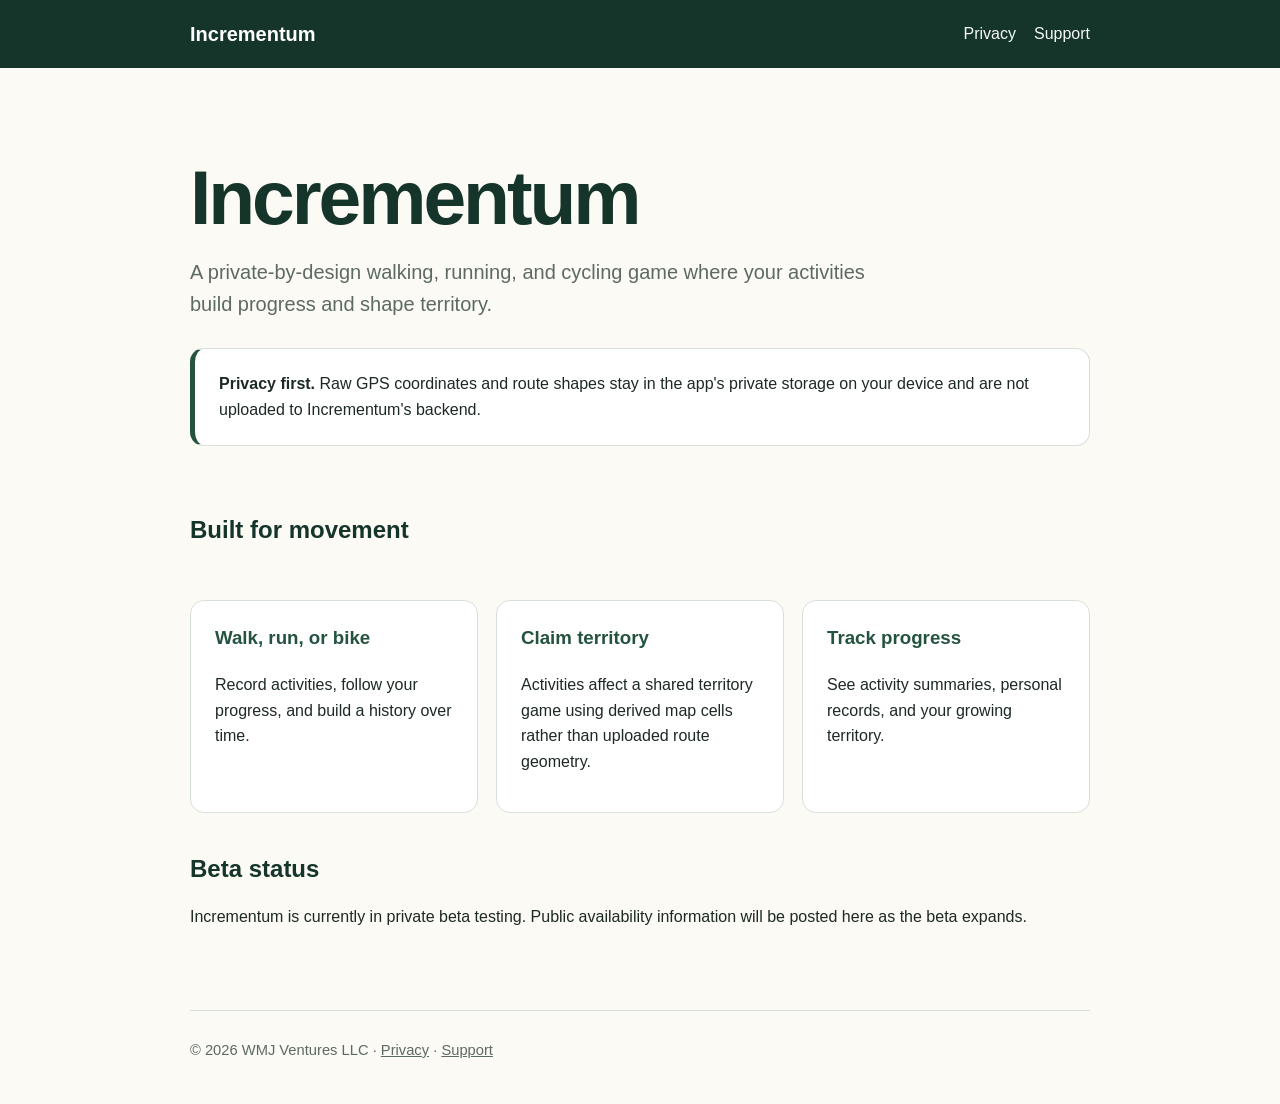
==== index.html @ 20c4c933 "Add files via upload" ====
<!doctype html>
<html lang="en">
<head>
  <meta charset="utf-8">
  <meta name="viewport" content="width=device-width, initial-scale=1">
  <title>Incrementum</title>
  <meta name="description" content="Incrementum is a private-by-design walking, running, and cycling territory game.">
  <link rel="stylesheet" href="styles.css">
</head>
<body>
<header>
  <nav class="nav">
    <a class="brand" href="index.html">Incrementum</a>
    <div class="nav-links">
      <a href="privacy.html">Privacy</a>
      <a href="support.html">Support</a>
    </div>
  </nav>
</header>

<main>
  <section class="hero">
    <h1>Incrementum</h1>
    <p class="lede">A private-by-design walking, running, and cycling game where your activities build progress and shape territory.</p>
    <div class="promise">
      <strong>Privacy first.</strong> Raw GPS coordinates and route shapes stay in the app's private storage on your device and are not uploaded to Incrementum's backend.
    </div>
  </section>

  <section>
    <h2>Built for movement</h2>
    <div class="grid">
      <div class="card">
        <h3>Walk, run, or bike</h3>
        <p>Record activities, follow your progress, and build a history over time.</p>
      </div>
      <div class="card">
        <h3>Claim territory</h3>
        <p>Activities affect a shared territory game using derived map cells rather than uploaded route geometry.</p>
      </div>
      <div class="card">
        <h3>Track progress</h3>
        <p>See activity summaries, personal records, and your growing territory.</p>
      </div>
    </div>
  </section>

  <section>
    <h2>Beta status</h2>
    <p>Incrementum is currently in private beta testing. Public availability information will be posted here as the beta expands.</p>
  </section>
</main>
<footer>
  <div>© 2026 WMJ Ventures LLC · <a href="privacy.html">Privacy</a> · <a href="support.html">Support</a></div>
</footer>

</body>
</html>
---- styles.css ----
:root {
  color-scheme: light;
  --green-950: #15352a;
  --green-800: #24533f;
  --cream: #fbfaf5;
  --ink: #1d2923;
  --muted: #5c6a63;
  --border: #d7e0da;
  --blue: #176fa3;
}
* { box-sizing: border-box; }
body {
  margin: 0;
  font-family: -apple-system, BlinkMacSystemFont, "Segoe UI", sans-serif;
  background: var(--cream);
  color: var(--ink);
  line-height: 1.6;
}
a { color: var(--blue); }
header { background: var(--green-950); color: white; }
.nav, main, footer {
  width: min(900px, calc(100% - 40px));
  margin: 0 auto;
}
.nav {
  min-height: 68px;
  display: flex;
  align-items: center;
  justify-content: space-between;
  gap: 24px;
}
.brand {
  color: white;
  font-size: 1.25rem;
  font-weight: 750;
  text-decoration: none;
}
.nav-links { display: flex; flex-wrap: wrap; gap: 18px; }
.nav-links a { color: #f5f8f6; text-decoration: none; }
main { padding: 56px 0 64px; }
.hero { padding: 34px 0 28px; }
h1 {
  margin: 0 0 16px;
  color: var(--green-950);
  font-size: clamp(2.3rem, 7vw, 4.8rem);
  line-height: 1.02;
  letter-spacing: -0.04em;
}
h2 { margin-top: 42px; color: var(--green-950); line-height: 1.2; }
h3 { color: var(--green-800); }
.lede { max-width: 720px; font-size: 1.25rem; color: var(--muted); }
.promise, .card {
  margin-top: 28px;
  padding: 22px 24px;
  border: 1px solid var(--border);
  border-radius: 14px;
  background: white;
}
.promise { border-left: 5px solid var(--green-800); }
.grid {
  display: grid;
  grid-template-columns: repeat(auto-fit, minmax(220px, 1fr));
  gap: 18px;
  margin-top: 28px;
}
.card h3 { margin-top: 0; }
ul, ol { padding-left: 1.35rem; }
footer {
  padding: 28px 0 42px;
  border-top: 1px solid var(--border);
  color: var(--muted);
  font-size: 0.92rem;
}
footer a { color: inherit; }
.meta { color: var(--muted); font-size: 0.95rem; }
@media (max-width: 640px) {
  .nav { align-items: flex-start; flex-direction: column; padding: 18px 0; }
  main { padding-top: 32px; }
}
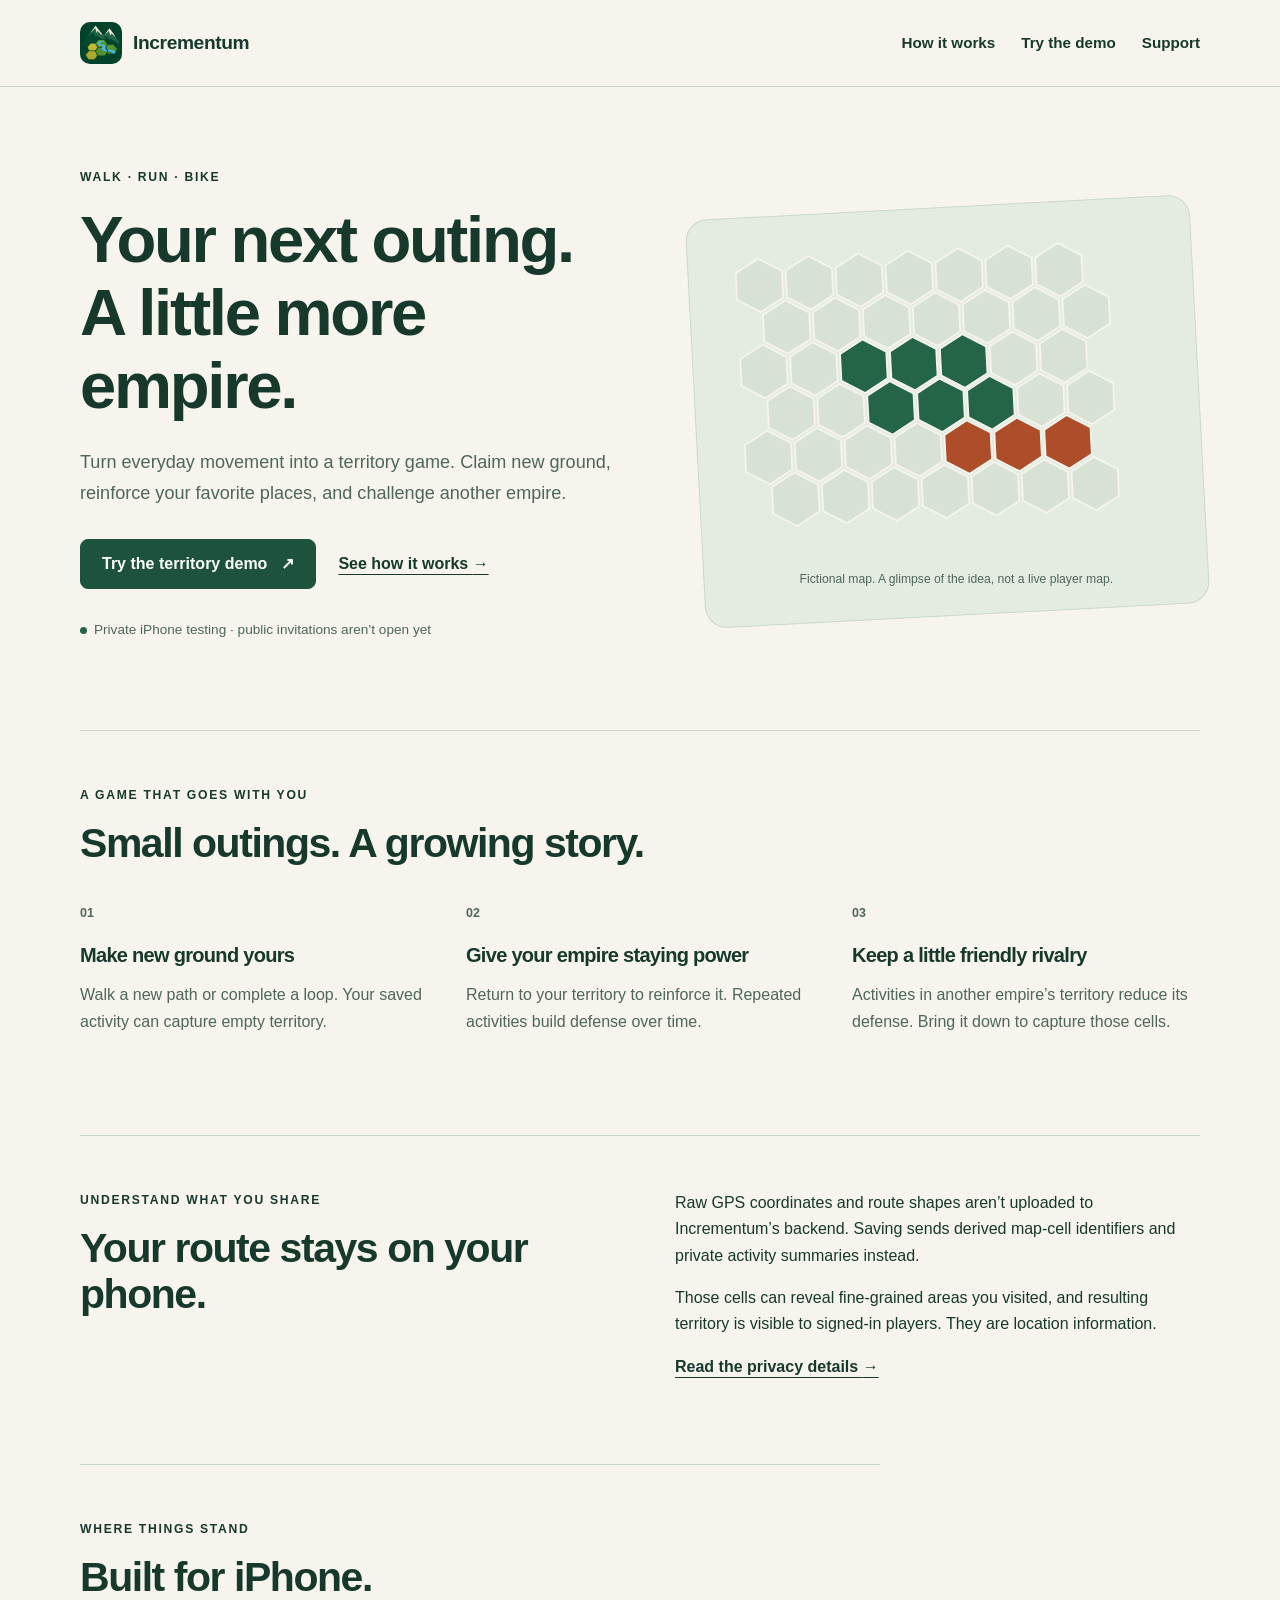
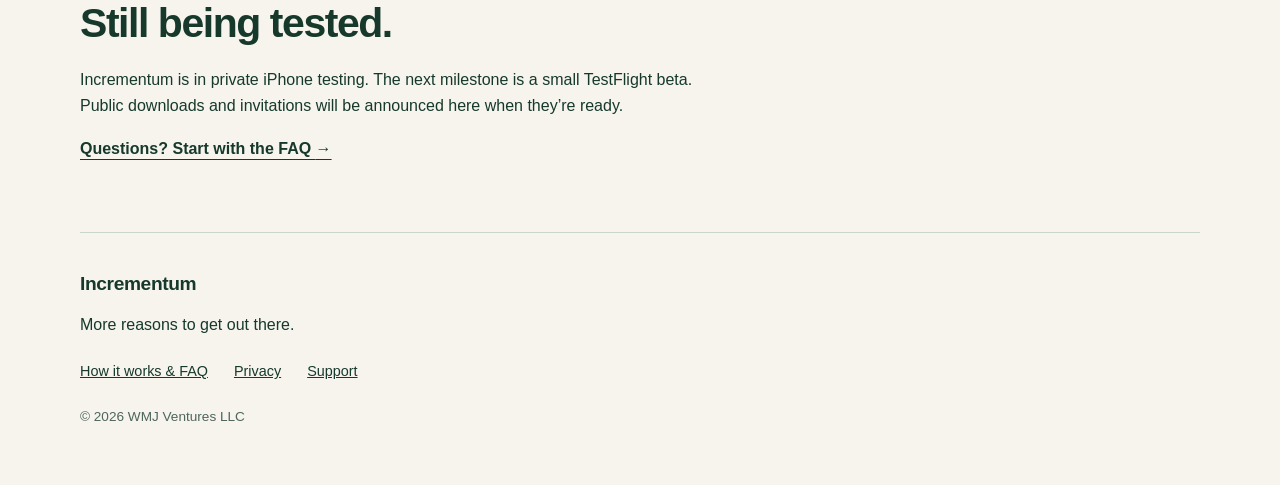
==== commit 4718fb0e: "Publish Incrementum website, territory demo, and account pages" ====
--- a/index.html
+++ b/index.html
@@ -1,58 +1,74 @@
 <!doctype html>
-<html lang="en">
-<head>
-  <meta charset="utf-8">
-  <meta name="viewport" content="width=device-width, initial-scale=1">
-  <title>Incrementum</title>
-  <meta name="description" content="Incrementum is a private-by-design walking, running, and cycling territory game.">
-  <link rel="stylesheet" href="styles.css">
-</head>
-<body>
-<header>
-  <nav class="nav">
-    <a class="brand" href="index.html">Incrementum</a>
-    <div class="nav-links">
-      <a href="privacy.html">Privacy</a>
-      <a href="support.html">Support</a>
-    </div>
-  </nav>
-</header>
-
-<main>
-  <section class="hero">
-    <h1>Incrementum</h1>
-    <p class="lede">A private-by-design walking, running, and cycling game where your activities build progress and shape territory.</p>
-    <div class="promise">
-      <strong>Privacy first.</strong> Raw GPS coordinates and route shapes stay in the app's private storage on your device and are not uploaded to Incrementum's backend.
-    </div>
-  </section>
-
-  <section>
-    <h2>Built for movement</h2>
-    <div class="grid">
-      <div class="card">
-        <h3>Walk, run, or bike</h3>
-        <p>Record activities, follow your progress, and build a history over time.</p>
-      </div>
-      <div class="card">
-        <h3>Claim territory</h3>
-        <p>Activities affect a shared territory game using derived map cells rather than uploaded route geometry.</p>
-      </div>
-      <div class="card">
-        <h3>Track progress</h3>
-        <p>See activity summaries, personal records, and your growing territory.</p>
-      </div>
-    </div>
-  </section>
-
-  <section>
-    <h2>Beta status</h2>
-    <p>Incrementum is currently in private beta testing. Public availability information will be posted here as the beta expands.</p>
-  </section>
+<html lang="en"><head>
+<meta charset="utf-8">
+<meta name="viewport" content="width=device-width, initial-scale=1">
+<title>Incrementum — turn movement into territory</title>
+<meta name="description" content="Turn walks, runs and bike rides into territory. Explore Incrementum's game, try a fictional-map demo and follow private iPhone beta progress.">
+<link rel="canonical" href="https://incrementumapp.com/">
+<link rel="icon" type="image/png" href="/assets/incrementum-icon.png">
+<meta property="og:type" content="website">
+<meta property="og:site_name" content="Incrementum">
+<meta property="og:title" content="Incrementum — turn movement into territory">
+<meta property="og:description" content="Turn walks, runs and bike rides into territory. Explore Incrementum's game, try a fictional-map demo and follow private iPhone beta progress.">
+<meta property="og:url" content="https://incrementumapp.com/">
+<meta property="og:image" content="https://incrementumapp.com/assets/incrementum-share.png">
+<meta property="og:image:type" content="image/png">
+<meta property="og:image:width" content="1200">
+<meta property="og:image:height" content="630">
+<meta property="og:image:alt" content="Incrementum territory game illustrated on a fictional hex map.">
+<meta name="twitter:card" content="summary_large_image">
+<meta name="twitter:image:alt" content="Incrementum territory game illustrated on a fictional hex map.">
+<link rel="stylesheet" href="/site.css">
+</head><body>
+<a class="skip" href="#main">Skip to content</a>
+<header class="site-header"><nav class="site-nav" aria-label="Main navigation"><a class="wordmark" href="/"><img src="/assets/incrementum-icon.png" width="42" height="42" alt="">Incrementum</a><div class="nav-links"><a href="/how-it-works">How it works</a><a href="/demo">Try the demo</a><a href="/support.html">Support</a></div></nav></header>
+<main id="main" tabindex="-1">
+<section class="hero"><div class="hero-copy"><p class="eyebrow">WALK · RUN · BIKE</p><h1>Your next outing.<br>A little more empire.</h1><p class="lede">Turn everyday movement into a territory game. Claim new ground, reinforce your favorite places, and challenge another empire.</p><div class="actions"><a class="button" href="/demo">Try the territory demo <span aria-hidden="true">↗</span></a><a class="text-link" href="/how-it-works">See how it works <span aria-hidden="true">→</span></a></div><p class="beta-label"><span class="status-dot" aria-hidden="true"></span>Private iPhone testing · public invitations aren’t open yet</p></div><figure class="hero-map"><svg viewBox="0 0 560 400" role="img" aria-labelledby="map-title map-desc"><title id="map-title">An illustration of two empires</title><desc id="map-desc">Green and orange territory on a fictional hex map. No real locations or players are shown.</desc><polygon points="96.8,44.5 96.8,75.5 70.0,91.0 43.2,75.5 43.2,44.5 70.0,29.0" class="map-empty"/>
+<polygon points="154.8,44.5 154.8,75.5 128.0,91.0 101.2,75.5 101.2,44.5 128.0,29.0" class="map-empty"/>
+<polygon points="212.8,44.5 212.8,75.5 186.0,91.0 159.2,75.5 159.2,44.5 186.0,29.0" class="map-empty"/>
+<polygon points="270.8,44.5 270.8,75.5 244.0,91.0 217.2,75.5 217.2,44.5 244.0,29.0" class="map-empty"/>
+<polygon points="328.8,44.5 328.8,75.5 302.0,91.0 275.2,75.5 275.2,44.5 302.0,29.0" class="map-empty"/>
+<polygon points="386.8,44.5 386.8,75.5 360.0,91.0 333.2,75.5 333.2,44.5 360.0,29.0" class="map-empty"/>
+<polygon points="444.8,44.5 444.8,75.5 418.0,91.0 391.2,75.5 391.2,44.5 418.0,29.0" class="map-empty"/>
+<polygon points="125.8,94.5 125.8,125.5 99.0,141.0 72.2,125.5 72.2,94.5 99.0,79.0" class="map-empty"/>
+<polygon points="183.8,94.5 183.8,125.5 157.0,141.0 130.2,125.5 130.2,94.5 157.0,79.0" class="map-empty"/>
+<polygon points="241.8,94.5 241.8,125.5 215.0,141.0 188.2,125.5 188.2,94.5 215.0,79.0" class="map-empty"/>
+<polygon points="299.8,94.5 299.8,125.5 273.0,141.0 246.2,125.5 246.2,94.5 273.0,79.0" class="map-empty"/>
+<polygon points="357.8,94.5 357.8,125.5 331.0,141.0 304.2,125.5 304.2,94.5 331.0,79.0" class="map-empty"/>
+<polygon points="415.8,94.5 415.8,125.5 389.0,141.0 362.2,125.5 362.2,94.5 389.0,79.0" class="map-empty"/>
+<polygon points="473.8,94.5 473.8,125.5 447.0,141.0 420.2,125.5 420.2,94.5 447.0,79.0" class="map-empty"/>
+<polygon points="96.8,144.5 96.8,175.5 70.0,191.0 43.2,175.5 43.2,144.5 70.0,129.0" class="map-empty"/>
+<polygon points="154.8,144.5 154.8,175.5 128.0,191.0 101.2,175.5 101.2,144.5 128.0,129.0" class="map-empty"/>
+<polygon points="212.8,144.5 212.8,175.5 186.0,191.0 159.2,175.5 159.2,144.5 186.0,129.0" class="map-own"/>
+<polygon points="270.8,144.5 270.8,175.5 244.0,191.0 217.2,175.5 217.2,144.5 244.0,129.0" class="map-own"/>
+<polygon points="328.8,144.5 328.8,175.5 302.0,191.0 275.2,175.5 275.2,144.5 302.0,129.0" class="map-own"/>
+<polygon points="386.8,144.5 386.8,175.5 360.0,191.0 333.2,175.5 333.2,144.5 360.0,129.0" class="map-empty"/>
+<polygon points="444.8,144.5 444.8,175.5 418.0,191.0 391.2,175.5 391.2,144.5 418.0,129.0" class="map-empty"/>
+<polygon points="125.8,194.5 125.8,225.5 99.0,241.0 72.2,225.5 72.2,194.5 99.0,179.0" class="map-empty"/>
+<polygon points="183.8,194.5 183.8,225.5 157.0,241.0 130.2,225.5 130.2,194.5 157.0,179.0" class="map-empty"/>
+<polygon points="241.8,194.5 241.8,225.5 215.0,241.0 188.2,225.5 188.2,194.5 215.0,179.0" class="map-own"/>
+<polygon points="299.8,194.5 299.8,225.5 273.0,241.0 246.2,225.5 246.2,194.5 273.0,179.0" class="map-own"/>
+<polygon points="357.8,194.5 357.8,225.5 331.0,241.0 304.2,225.5 304.2,194.5 331.0,179.0" class="map-own"/>
+<polygon points="415.8,194.5 415.8,225.5 389.0,241.0 362.2,225.5 362.2,194.5 389.0,179.0" class="map-empty"/>
+<polygon points="473.8,194.5 473.8,225.5 447.0,241.0 420.2,225.5 420.2,194.5 447.0,179.0" class="map-empty"/>
+<polygon points="96.8,244.5 96.8,275.5 70.0,291.0 43.2,275.5 43.2,244.5 70.0,229.0" class="map-empty"/>
+<polygon points="154.8,244.5 154.8,275.5 128.0,291.0 101.2,275.5 101.2,244.5 128.0,229.0" class="map-empty"/>
+<polygon points="212.8,244.5 212.8,275.5 186.0,291.0 159.2,275.5 159.2,244.5 186.0,229.0" class="map-empty"/>
+<polygon points="270.8,244.5 270.8,275.5 244.0,291.0 217.2,275.5 217.2,244.5 244.0,229.0" class="map-empty"/>
+<polygon points="328.8,244.5 328.8,275.5 302.0,291.0 275.2,275.5 275.2,244.5 302.0,229.0" class="map-rival"/>
+<polygon points="386.8,244.5 386.8,275.5 360.0,291.0 333.2,275.5 333.2,244.5 360.0,229.0" class="map-rival"/>
+<polygon points="444.8,244.5 444.8,275.5 418.0,291.0 391.2,275.5 391.2,244.5 418.0,229.0" class="map-rival"/>
+<polygon points="125.8,294.5 125.8,325.5 99.0,341.0 72.2,325.5 72.2,294.5 99.0,279.0" class="map-empty"/>
+<polygon points="183.8,294.5 183.8,325.5 157.0,341.0 130.2,325.5 130.2,294.5 157.0,279.0" class="map-empty"/>
+<polygon points="241.8,294.5 241.8,325.5 215.0,341.0 188.2,325.5 188.2,294.5 215.0,279.0" class="map-empty"/>
+<polygon points="299.8,294.5 299.8,325.5 273.0,341.0 246.2,325.5 246.2,294.5 273.0,279.0" class="map-empty"/>
+<polygon points="357.8,294.5 357.8,325.5 331.0,341.0 304.2,325.5 304.2,294.5 331.0,279.0" class="map-empty"/>
+<polygon points="415.8,294.5 415.8,325.5 389.0,341.0 362.2,325.5 362.2,294.5 389.0,279.0" class="map-empty"/>
+<polygon points="473.8,294.5 473.8,325.5 447.0,341.0 420.2,325.5 420.2,294.5 447.0,279.0" class="map-empty"/>
+</svg><figcaption>Fictional map. A glimpse of the idea, not a live player map.</figcaption></figure></section>
+<section class="section"><div class="section-heading"><p class="eyebrow">A GAME THAT GOES WITH YOU</p><h2>Small outings. A growing story.</h2></div><div class="feature-grid"><article class="feature"><span class="feature-number">01</span><h3>Make new ground yours</h3><p>Walk a new path or complete a loop. Your saved activity can capture empty territory.</p></article><article class="feature"><span class="feature-number">02</span><h3>Give your empire staying power</h3><p>Return to your territory to reinforce it. Repeated activities build defense over time.</p></article><article class="feature"><span class="feature-number">03</span><h3>Keep a little friendly rivalry</h3><p>Activities in another empire’s territory reduce its defense. Bring it down to capture those cells.</p></article></div></section>
+<section class="privacy-panel section"><div><p class="eyebrow">UNDERSTAND WHAT YOU SHARE</p><h2>Your route stays on your phone.</h2></div><div><p>Raw GPS coordinates and route shapes aren’t uploaded to Incrementum’s backend. Saving sends derived map-cell identifiers and private activity summaries instead.</p><p>Those cells can reveal fine-grained areas you visited, and resulting territory is visible to signed-in players. They are location information.</p><a class="text-link" href="/privacy.html">Read the privacy details <span aria-hidden="true">→</span></a></div></section>
+<section class="beta-panel section"><p class="eyebrow">WHERE THINGS STAND</p><h2>Built for iPhone.<br>Still being tested.</h2><p>Incrementum is in private iPhone testing. The next milestone is a small TestFlight beta. Public downloads and invitations will be announced here when they’re ready.</p><a class="text-link" href="/how-it-works#faq">Questions? Start with the FAQ <span aria-hidden="true">→</span></a></section>
 </main>
-<footer>
-  <div>© 2026 WMJ Ventures LLC · <a href="privacy.html">Privacy</a> · <a href="support.html">Support</a></div>
-</footer>
-
-</body>
-</html>
+<footer class="site-footer"><a class="wordmark" href="/">Incrementum</a><p>More reasons to get out there.</p><div class="footer-links"><a href="/how-it-works">How it works &amp; FAQ</a><a href="/privacy.html">Privacy</a><a href="/support.html">Support</a></div><p class="fine">© 2026 WMJ Ventures LLC</p></footer>
+</body></html>
--- a/site.css
+++ b/site.css
@@ -0,0 +1,14 @@
+:root{color-scheme:light;--ink:#16392c;--green:#1d523c;--cream:#f6f4ed;--paper:#fffef9;--muted:#4e665b;--line:#cad5cb;--orange:#ad4d29;--own:#246548}
+*{box-sizing:border-box}html{scroll-padding-top:24px}body{margin:0;background:var(--cream);color:var(--ink);font-family:-apple-system,BlinkMacSystemFont,"Segoe UI",sans-serif;line-height:1.65}a{color:inherit}img,svg{max-width:100%}button,input{font:inherit}button{cursor:pointer}button:disabled{cursor:default;opacity:.6}
+.site-nav,main,.site-footer{width:min(1120px,calc(100% - 48px));margin:auto}.site-header{border-bottom:1px solid var(--line)}.site-nav{min-height:86px;display:flex;justify-content:space-between;align-items:center;gap:24px}.wordmark{display:inline-flex;align-items:center;gap:11px;font-size:1.2rem;font-weight:750;letter-spacing:-.02em;text-decoration:none}.wordmark img{border-radius:10px}.nav-links,.footer-links{display:flex;gap:26px;flex-wrap:wrap}.nav-links a{text-decoration:none;font-size:.95rem;font-weight:600}.nav-links a:hover,.text-link:hover{text-decoration:underline}
+.skip{position:absolute;left:16px;top:-100px;z-index:3;padding:12px;background:var(--paper)}.skip:focus{top:12px}:focus-visible{outline:3px solid #0771ad;outline-offset:4px}
+.hero{display:grid;grid-template-columns:1.13fr 1fr;gap:45px;align-items:center;padding:80px 0 45px}.eyebrow{font-size:.76rem;font-weight:750;letter-spacing:.14em;margin:0 0 16px}h1,h2,h3{line-height:1.12;letter-spacing:-.035em}h1{font-size:clamp(2.9rem,5.1vw,4.8rem);font-weight:700;margin:0 0 25px}h2{font-size:clamp(1.9rem,3.2vw,2.8rem);margin:0 0 20px}h3{font-size:1.25rem;margin:0 0 14px}.lede{font-size:1.13rem;line-height:1.7;color:var(--muted);max-width:660px}.actions{display:flex;align-items:center;gap:22px;flex-wrap:wrap;margin:30px 0}.button{display:inline-flex;align-items:center;justify-content:center;gap:14px;border:1px solid var(--green);background:var(--green);color:white;border-radius:8px;padding:13px 21px;min-height:48px;text-decoration:none;font-weight:650;line-height:1.4}.button:hover{background:#143e2c}.text-link{font-weight:650;text-underline-offset:5px}.beta-label,.fine{font-size:.85rem;color:var(--muted)}.status-dot{display:inline-block;width:7px;height:7px;border-radius:50%;background:var(--own);margin-right:7px}
+.hero-map{margin:0;padding:16px 10px;background:#e4ece2;border:1px solid #cbd8ca;border-radius:22px;transform:rotate(-3deg)}.hero-map svg{display:block;width:100%;height:auto}.hero-map figcaption{font-size:.76rem;text-align:center;color:var(--muted);padding:0 20px 10px;transform:rotate(3deg)}.map-empty{fill:#d7e2d4;stroke:var(--cream);stroke-width:2}.map-own{fill:var(--own);stroke:var(--cream);stroke-width:2}.map-rival{fill:#ad4d29;stroke:var(--cream);stroke-width:2}.map-affected{stroke:#16392c;stroke-width:3.5}.map-label{font:600 13px -apple-system,BlinkMacSystemFont,"Segoe UI",sans-serif;fill:#fff;text-anchor:middle;dominant-baseline:middle}
+.section{padding:54px 0;border-top:1px solid var(--line);margin-top:30px}.section-heading{max-width:630px}.feature-grid{display:grid;grid-template-columns:repeat(3,1fr);gap:38px;margin-top:36px}.feature-number{font-size:.78rem;color:var(--muted);font-weight:750;display:block;margin-bottom:20px}.feature p{color:var(--muted)}.privacy-panel{display:grid;grid-template-columns:1fr 1fr;gap:70px}.privacy-panel p{margin-top:0}.beta-panel{max-width:800px;padding-bottom:70px}.beta-panel>p{max-width:660px}
+.site-footer{padding:35px 0 45px;border-top:1px solid var(--line)}.site-footer>p{margin:12px 0}.footer-links{margin:22px 0;font-size:.9rem}.page-heading{padding:65px 0 12px}.steps article{display:grid;grid-template-columns:55px 1fr;gap:12px;padding:28px 0;max-width:830px}.steps h2{font-size:1.8rem}.steps .feature-number{margin-top:8px}.faq{max-width:850px}.faq details{border-bottom:1px solid var(--line);padding:19px 0}.faq summary{cursor:pointer;font-weight:650;font-size:1.05rem;min-height:32px}.faq p{color:var(--muted);margin:16px 0 8px}
+.demo-layout{display:grid;grid-template-columns:1.35fr 1fr;gap:38px;align-items:start}.demo-map-panel{background:#e4ece2;border:1px solid #cbd8ca;border-radius:16px;padding:24px 20px}.demo-map-panel h2{font-size:1.5rem}.demo-map-panel svg{display:block;width:100%;height:auto}.legend{display:flex;gap:17px;flex-wrap:wrap;font-size:.83rem}.legend span{display:flex;align-items:center;gap:6px}.swatch{display:inline-block;width:12px;height:12px;border-radius:3px}.own{background:var(--own)}.rival{background:#ad4d29}.empty{background:#c4d2bf}.demo-controls fieldset{border:0;padding:0;margin:0 0 28px}.demo-controls legend{font-weight:750;margin-bottom:14px}.scenario-options{display:grid;gap:10px}.scenario-options label{display:flex;align-items:center;gap:10px;min-height:44px;padding:9px 13px;border:1px solid var(--line);border-radius:8px;background:var(--paper)}.scenario-options input{accent-color:var(--green);width:18px;height:18px}.reset-button{background:transparent;border:1px solid var(--line);border-radius:8px;min-height:48px;padding:12px;margin:10px 0 10px 9px;color:var(--ink)}.result{background:var(--paper);border-left:3px solid var(--green);padding:14px 16px;min-height:85px;overflow-wrap:anywhere}.demo-metrics{margin:24px 0}.demo-metrics div{display:flex;justify-content:space-between;gap:15px;border-bottom:1px solid var(--line);padding:10px 0}.demo-metrics dt{color:var(--muted)}.demo-metrics dd{font-weight:750;margin:0}.demo-note{max-width:850px}
+[hidden]{display:none!important}
+.policy-content{max-width:850px;padding:55px 0}.policy-content h1{font-size:clamp(2.3rem,4vw,3.4rem)}.policy-content h2{font-size:1.65rem;margin-top:38px}.policy-content li{margin-bottom:9px}.promise{background:#e4ece2;border-left:3px solid var(--green);padding:18px 22px;margin:25px 0}.meta{color:var(--muted);font-size:.9rem}
+@media(max-width:800px){.hero{grid-template-columns:1fr;padding-top:45px;gap:25px}.hero-copy{max-width:680px}.hero-map{width:min(520px,100%);margin:15px auto 0;transform:none}.hero-map figcaption{transform:none}.feature-grid{gap:24px}.privacy-panel{gap:30px}.demo-layout{grid-template-columns:1fr}.demo-map-panel{max-width:680px}.demo-controls{max-width:680px}}
+@media(max-width:560px){.site-nav,main,.site-footer{width:calc(100% - 32px)}.site-nav{align-items:flex-start;flex-direction:column;gap:14px;padding:16px 0}.nav-links{gap:20px}.nav-links a{font-size:.9rem}.hero{padding-top:32px}h1{font-size:2.65rem}.feature-grid,.privacy-panel{grid-template-columns:1fr;gap:25px}.section{padding:35px 0;margin-top:22px}.feature-number{margin-bottom:12px}.actions{gap:18px}.steps article{grid-template-columns:35px 1fr;gap:7px}.steps h2{font-size:1.55rem}.page-heading{padding-top:40px}.demo-map-panel{padding:20px 12px}.legend{gap:12px}.footer-links{gap:20px}}
+@media(prefers-reduced-motion:reduce){*{scroll-behavior:auto!important}}
